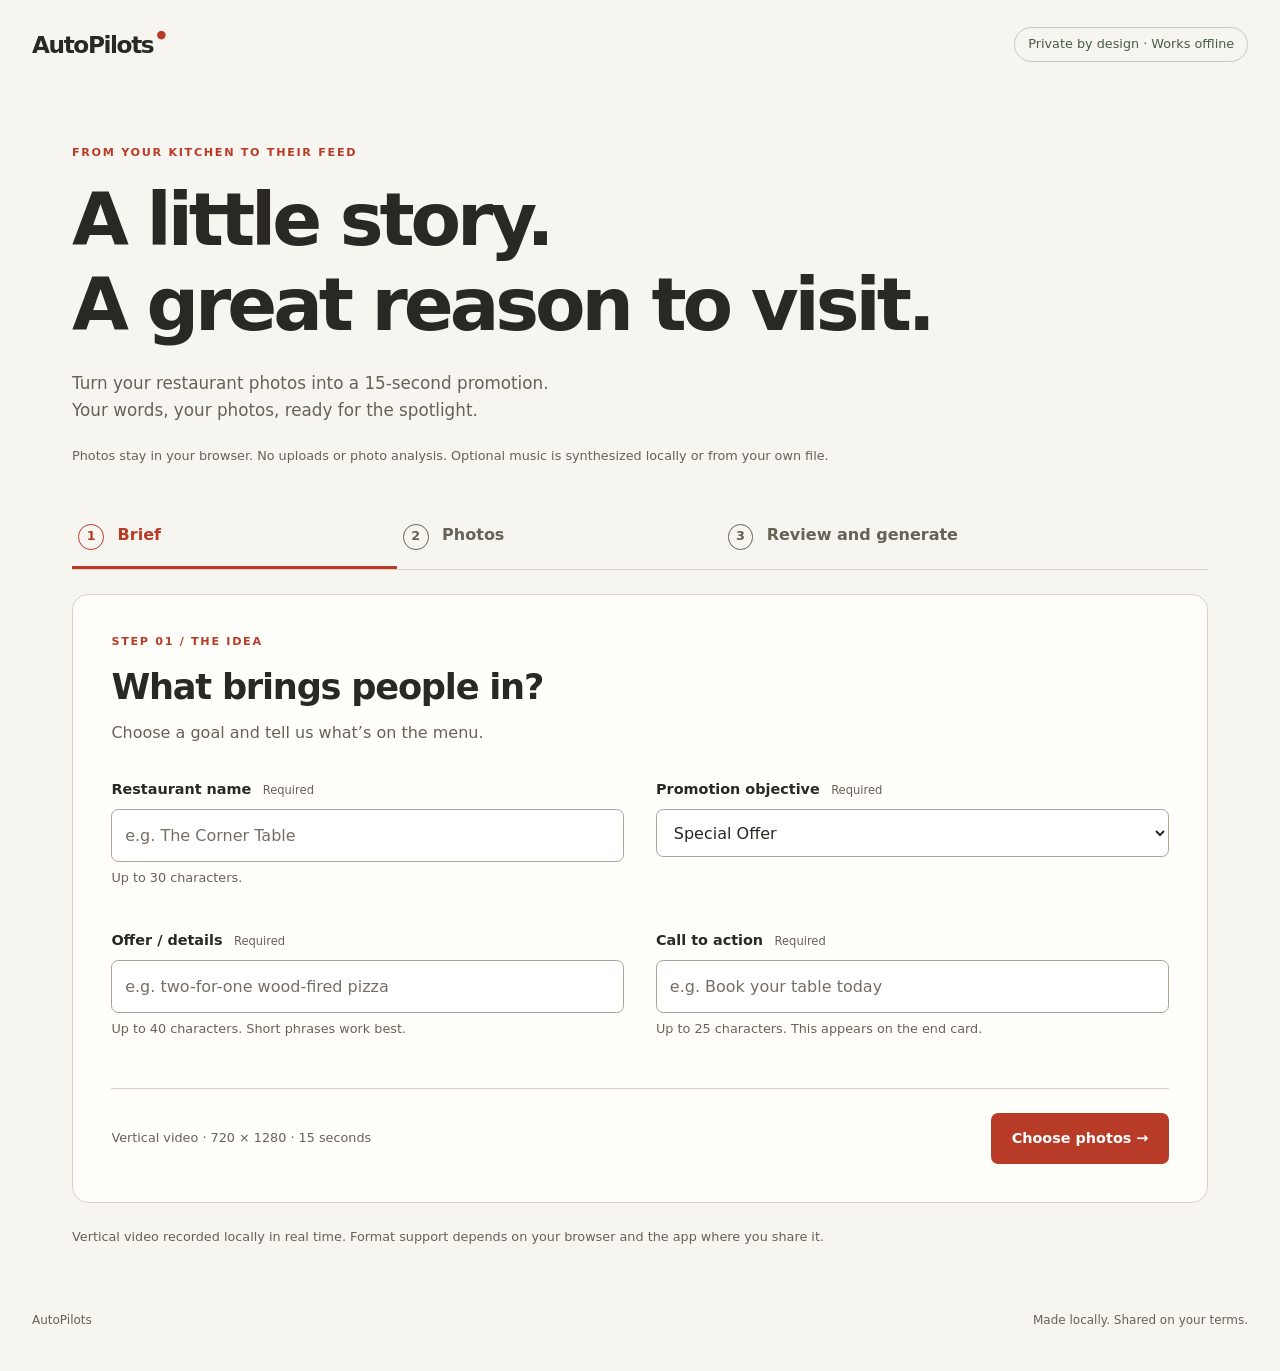
==== index.html @ 6aac753e "Add optional background music: 4 synthesized tracks, user audio upload, audible preview - Web Audio " ====
<!DOCTYPE html>
<html lang="en">
<head>
  <meta charset="UTF-8">
  <meta name="viewport" content="width=device-width, initial-scale=1.0">
  <meta http-equiv="Content-Security-Policy" content="default-src 'none'; script-src 'self'; style-src 'self'; img-src blob:; media-src blob:; connect-src 'none'; base-uri 'none'; form-action 'none'">
  <title>AutoPilots — Restaurant video builder</title>
  <link rel="stylesheet" href="styles.css">
  <script src="app.js" defer></script>
</head>
<body>
  <header class="app-header">
    <a class="brand" href="index.html" aria-label="AutoPilots home">AutoPilots<span class="brand-dot" aria-hidden="true">●</span></a>
    <span class="privacy-badge">Private by design · Works offline</span>
  </header>
  <main class="app-shell">
    <div class="intro">
      <p class="eyebrow">FROM YOUR KITCHEN TO THEIR FEED</p>
      <h1>A little story.<br>A great reason to visit.</h1>
      <p>Turn your restaurant photos into a 15-second promotion.<br class="desktop-break"> Your words, your photos, ready for the spotlight.</p>
      <p class="local-note">Photos stay in your browser. No uploads or photo analysis. Optional music is synthesized locally or from your own file.</p>
    </div>
    <nav class="steps" aria-label="Video builder steps">
      <button type="button" data-step="1" aria-current="step"><span>1</span> Brief</button>
      <button type="button" data-step="2"><span>2</span> Photos</button>
      <button type="button" data-step="3"><span>3</span> Review and generate</button>
    </nav>
    <p id="error" class="error" role="alert" aria-live="assertive" aria-atomic="true"></p>
    <form id="builder" novalidate>
      <fieldset id="editor">
        <legend class="sr-only">Restaurant promotion video</legend>
        <section id="step-1" class="step-panel" aria-labelledby="brief-heading">
          <div class="section-heading"><p class="eyebrow">STEP 01 / THE IDEA</p><h2 id="brief-heading" tabindex="-1">What brings people in?</h2><p>Choose a goal and tell us what’s on the menu.</p></div>
          <div class="brief-grid">
            <div class="field"><label for="restaurantName">Restaurant name <span>Required</span></label><input id="restaurantName" name="restaurantName" maxlength="30" required placeholder="e.g. The Corner Table" aria-describedby="name-hint"><small id="name-hint">Up to 30 characters.</small></div>
            <div class="field"><label for="objective">Promotion objective <span>Required</span></label><select id="objective" name="objective" required><option value="obj-offer">Special Offer</option><option value="obj-new">New Dish Launch</option><option value="obj-quiet">Quiet Hours Special</option><option value="obj-new-guest">First-Time Diner Deal</option></select></div>
            <div class="field"><label for="offer">Offer / details <span>Required</span></label><input id="offer" name="offer" maxlength="40" required placeholder="e.g. two-for-one wood-fired pizza" aria-describedby="offer-hint"><small id="offer-hint">Up to 40 characters. Short phrases work best.</small></div>
            <div class="field"><label for="cta">Call to action <span>Required</span></label><input id="cta" name="cta" maxlength="25" required placeholder="e.g. Book your table today" aria-describedby="cta-hint"><small id="cta-hint">Up to 25 characters. This appears on the end card.</small></div>
          </div>
          <div class="panel-actions"><span>Vertical video · 720 × 1280 · 15 seconds</span><button type="button" class="primary" id="to-photos">Choose photos <span aria-hidden="true">→</span></button></div>
        </section>
        <section id="step-2" class="step-panel" aria-labelledby="photos-heading" hidden>
          <div class="section-heading"><p class="eyebrow">STEP 02 / THE INGREDIENTS</p><h2 id="photos-heading" tabindex="-1">Set the scene.</h2><p>Add the first three photos to get started. Two more are optional.</p><p class="help">JPEG, PNG, or WebP, each under 5MB. Photos are cropped to fill a vertical frame. Guidance comes from your chosen objective, not image analysis.</p></div>
          <div id="photo-slots" class="photo-grid"></div>
          <div class="panel-actions"><button type="button" class="secondary" data-back="1">← Back to brief</button><button type="button" class="primary" id="to-review">Review your video →</button></div>
        </section>
        <section id="step-3" class="step-panel" aria-labelledby="review-heading" hidden>
          <div class="section-heading"><p class="eyebrow">STEP 03 / THE FINAL TOUCH</p><h2 id="review-heading" tabindex="-1">Make it yours.</h2><p>Edit every caption, preview the sequence, then generate your video.</p></div>
          <div class="review-grid">
            <div><div class="timeline-summary"><strong>15 seconds, start to finish.</strong><p id="timeline-note"></p></div><p class="help">Long default captions use shorter wording or whole words to fit 40 characters. Your edits stay as typed. Check the wording before generating.</p><div id="captions" class="caption-fields"></div><fieldset class="field music-options">
              <legend>Soundtrack <span>Optional</span></legend>
              <label><input type="radio" name="music" value="none" checked> No music (silent video)</label>
              <label><input type="radio" name="music" value="music-sunny"> Sunny · upbeat</label>
              <label><input type="radio" name="music" value="music-hearth"> Hearth · warm</label>
              <label><input type="radio" name="music" value="music-velvet"> Velvet · elegant</label>
              <label><input type="radio" name="music" value="music-voltage"> Voltage · energetic</label>
              <label><input type="radio" name="music" value="music-upload"> Your own audio</label>
              <div class="field" id="music-upload-field" hidden>
                <label for="music-file">Audio file</label>
                <input type="file" id="music-file" accept="audio/mpeg,audio/mp4,audio/x-m4a,audio/wav,.mp3,.m4a,.wav" aria-describedby="music-hint">
                <small id="music-hint">MP3, M4A, or WAV under 15MB. Trimmed or looped to 15 seconds with a fade-out. Audio stays in this browser.</small>
              </div>
              <small>Generated in your browser; the four built-in tracks are synthesized locally. Music fades out over the final second.</small>
            </fieldset><div class="field"><label for="end-caption">CTA end card <span>Required · 3 seconds</span></label><input id="end-caption" maxlength="25" required aria-describedby="end-count"><small id="end-count">0 / 25 characters</small></div></div>
            <div class="preview-column"><canvas id="preview" width="720" height="1280" role="img" aria-label="Vertical video preview with your photos and captions"></canvas><label for="preview-time">Preview position</label><input id="preview-time" type="range" min="0" max="15" step="0.1" value="0"><div class="preview-controls"><button type="button" class="secondary" id="play-preview">Play preview</button><output id="preview-clock" for="preview-time">0.0 / 15 seconds</output></div><small>Preview plays your selected soundtrack. Keep this tab visible while recording.</small></div>
          </div>
          <div class="panel-actions"><button type="button" class="secondary" data-back="2">← Back to photos</button><button type="submit" class="primary" id="generate">Generate 15-second video</button></div>
        </section>
      </fieldset>
    </form>
    <section id="recording" class="recording" aria-labelledby="recording-heading" hidden><h2 id="recording-heading">Creating your video</h2><label for="recording-progress">Recording progress</label><progress id="recording-progress" max="15" value="0"></progress><button id="cancel" class="secondary" type="button">Cancel recording</button></section>
    <p id="status" class="status" role="status" aria-live="polite" aria-atomic="true"></p>
    <section id="result" class="result" aria-labelledby="result-heading" hidden><div><p class="eyebrow">READY TO SHARE</p><h2 id="result-heading">Your next invitation is ready.</h2><p id="format-note"></p><a id="download" class="primary" download>Download video</a></div><video id="exported-video" controls playsinline aria-label="Generated restaurant promotion video"></video></section>
    <p id="support-note" class="help"></p>
  </main>
  <footer class="app-footer"><span>AutoPilots</span><span>Made locally. Shared on your terms.</span></footer>
</body>
</html>
---- styles.css ----
:root {
  color-scheme: light;
  font-family: system-ui, -apple-system, BlinkMacSystemFont, 'Segoe UI', Roboto, Helvetica, Arial, sans-serif;
  color: #292824;
  background: #f7f5ef;
  font-synthesis: none;
  line-height: 1.6;
  --accent: #b83b28;
  --muted: #666258;
  --line: #d8d3c8;
}
* { box-sizing: border-box; }
body { margin: 0; }
button, input, select { font: inherit; }
button, a, input, select { -webkit-tap-highlight-color: transparent; }
button, .primary { cursor: pointer; }
button:disabled, input:disabled, select:disabled { cursor: not-allowed; opacity: .6; }
:focus-visible { outline: 3px solid #185f83; outline-offset: 4px; }
[hidden] { display: none !important; }
h1, h2, h3, p { margin-top: 0; }
h1, h2, h3 { line-height: 1.15; }
h1 { font-size: clamp(2.6rem, 5.8vw, 4.6rem); letter-spacing: -.055em; margin-bottom: 1.4rem; }
h2 { font-size: clamp(1.6rem, 3vw, 2.2rem); letter-spacing: -.035em; margin-bottom: .8rem; }
h3 { font-size: 1.15rem; }
.app-header, .app-footer { max-width: 1280px; margin: auto; padding: 1.6rem 2rem; display: flex; justify-content: space-between; align-items: center; gap: 1rem; }
.brand { color: #292824; font-size: 1.45rem; font-weight: 800; letter-spacing: -.06em; text-decoration: none; }
.brand-dot { color: var(--accent); font-size: .7rem; vertical-align: top; margin-left: .2rem; }
.privacy-badge { font-size: .8rem; color: #485b43; padding: .4rem .8rem; border: 1px solid #c4cdbd; border-radius: 2rem; }
.app-shell { max-width: 1200px; margin: auto; padding: 0 2rem; }
.intro { padding: 3.5rem 0 2.5rem; }
.intro > p:not(.eyebrow) { color: var(--muted); font-size: 1.05rem; }
.intro .local-note { font-size: .8rem !important; margin: 1.4rem 0 0; }
.eyebrow { font-size: .7rem; letter-spacing: .15em; font-weight: 800; color: var(--accent); margin-bottom: 1rem; }
.steps { display: grid; grid-template-columns: 1fr 1fr 1.5fr; margin-bottom: 1.5rem; border-bottom: 1px solid var(--line); }
.steps button { border: 0; border-bottom: 3px solid transparent; background: transparent; padding: 1rem .4rem; color: var(--muted); font-weight: 600; text-align: left; }
.steps button[aria-current] { color: var(--accent); border-bottom-color: var(--accent); }
.steps span { border: 1px solid currentColor; border-radius: 50%; display: inline-grid; place-items: center; width: 1.6rem; height: 1.6rem; font-size: .8rem; margin-right: .5rem; }
fieldset { border: 0; padding: 0; margin: 0; min-width: 0; }
.step-panel { background: #fffefa; border: 1px solid var(--line); border-radius: 1rem; padding: clamp(1.1rem, 3vw, 2.5rem); }
.section-heading { margin-bottom: 2rem; max-width: 740px; }
.section-heading > p:not(.eyebrow) { color: var(--muted); margin-bottom: .6rem; }
.brief-grid { display: grid; grid-template-columns: 1fr 1fr; gap: 1.5rem 2rem; }
.field { min-width: 0; margin-bottom: 1rem; }
label { display: block; font-weight: 650; font-size: .9rem; margin-bottom: .5rem; }
label span { font-size: .72rem; color: var(--muted); font-weight: 400; margin-left: .4rem; }
input:not([type="range"]), select { display: block; width: 100%; min-width: 0; background: #fff; color: #292824; border: 1px solid #aaa397; border-radius: .45rem; padding: .8rem; }
input::placeholder { color: #746f66; }
input[aria-invalid="true"] { border-color: #a32919; }
small, .help { font-size: .8rem; color: var(--muted); }
small { display: block; margin-top: .4rem; }
.panel-actions { margin-top: 2rem; padding-top: 1.5rem; border-top: 1px solid var(--line); display: flex; align-items: center; justify-content: space-between; gap: 1rem; }
.panel-actions > span { color: var(--muted); font-size: .8rem; }
.primary, .secondary { display: inline-block; border: 1px solid transparent; border-radius: .45rem; padding: .8rem 1.2rem; font-weight: 650; font-size: .9rem; text-decoration: none; text-align: center; }
.primary { color: white; background: var(--accent); }
.primary:hover { background: #982e1e; }
.secondary { color: #292824; background: #f2eee5; border-color: var(--line); }
.secondary:hover { background: #e7e1d5; }
.photo-grid { display: grid; grid-template-columns: repeat(3, minmax(0, 1fr)); gap: 1.3rem; }
.photo-slot { min-width: 0; border: 1px solid var(--line); border-radius: .7rem; padding: 1rem; }
.photo-slot h3 { margin-bottom: .5rem; }
.slot-number { color: var(--accent); font-size: .75rem; font-weight: 750; margin-bottom: .5rem; }
.photo-placeholder { display: grid; place-items: center; aspect-ratio: 4 / 3; background: #f1eee6; border: 1px dashed #b6ad9d; border-radius: .35rem; margin-bottom: 1rem; color: var(--muted); text-align: center; padding: 1rem; font-size: .8rem; }
.photo-thumb { display: block; width: 100%; aspect-ratio: 4 / 3; object-fit: cover; border-radius: .35rem; margin-bottom: 1rem; }
.photo-slot p { font-size: .8rem; overflow-wrap: anywhere; }
.photo-slot input { font-size: .75rem; padding: .5rem; }
.photo-slot input::file-selector-button { background: #eee8dc; color: #292824; border: 0; border-radius: .2rem; padding: .35rem; font: inherit; margin-right: .4rem; cursor: pointer; }
.photo-slot .secondary { margin-top: .6rem; padding: .4rem .8rem; font-size: .8rem; }
.file-name { color: var(--muted); margin: .4rem 0; }
.review-grid { display: grid; grid-template-columns: minmax(0, 1fr) minmax(240px, 320px); gap: 3rem; align-items: start; }
.timeline-summary { padding: 1rem; border-left: 3px solid var(--accent); background: #f6f0e7; margin-bottom: 1rem; }
.timeline-summary p { margin: .4rem 0 0; color: var(--muted); font-size: .85rem; }
.caption-fields { margin-top: 1.5rem; }
.music-options { border: 1px solid var(--line); border-radius: .7rem; padding: 1rem 1.2rem; margin: 1.5rem 0; background: #f6f0e7; }
.music-options legend { font-weight: 650; font-size: .9rem; padding: 0 .3rem; }
.music-options legend span { font-size: .72rem; color: var(--muted); font-weight: 400; margin-left: .4rem; }
.music-options > label { display: block; font-weight: 400; font-size: .9rem; margin-bottom: .5rem; }
.music-options input[type="radio"] { display: inline-block; width: auto; margin: 0 .45rem 0 0; accent-color: var(--accent); }
.music-options .field { margin: .8rem 0 .4rem; }
.music-options > small { margin-top: .8rem; }
.preview-column { min-width: 0; }
#preview { display: block; width: 100%; aspect-ratio: 9 / 16; background: #292824; border-radius: .8rem; margin-bottom: 1rem; }
input[type="range"] { width: 100%; accent-color: var(--accent); min-height: 28px; }
.preview-controls { display: flex; flex-wrap: wrap; justify-content: space-between; gap: .6rem; align-items: center; }
output { font-size: .75rem; color: var(--muted); }
.error:empty, .status:empty { display: none; }
.error { padding: 1rem; background: #fce9e4; color: #8d2719; border-left: 3px solid #a32919; border-radius: .3rem; }
.status { padding: 1rem 0; font-weight: 600; }
.recording, .result { border: 1px solid var(--line); border-radius: .8rem; padding: 1.5rem; margin-top: 1.5rem; background: #fffefa; }
progress { display: block; width: 100%; accent-color: var(--accent); height: 1.2rem; margin-bottom: 1rem; }
.result { display: grid; grid-template-columns: 1fr 220px; gap: 2rem; align-items: center; }
.result video { width: 100%; border-radius: .5rem; background: #292824; }
#support-note { margin: 1.5rem 0; }
.app-footer { color: var(--muted); font-size: .75rem; padding-top: 2.5rem; padding-bottom: 2.5rem; }
.sr-only { position: absolute; width: 1px; height: 1px; padding: 0; margin: -1px; overflow: hidden; clip: rect(0,0,0,0); white-space: nowrap; border: 0; }
/* Keep the preserved landing page styled without a second stylesheet. */
body:has(.role-grid) { background: #0f172a; color: #f8fafc; min-height: 100vh; display: flex; flex-direction: column; padding: 0 1.5rem; }
.page-header { padding: 5rem 0 3rem; text-align: center; }
.page-header h1 { color: #38bdf8; font-size: clamp(2.5rem, 6vw, 4rem); }
.page-header p { font-size: 1.25rem; }
.role-grid { display: grid; grid-template-columns: repeat(3, minmax(0, 1fr)); gap: 2rem; max-width: 1200px; width: 100%; margin: 0 auto; }
.role-card { background: #1e293b; border-radius: 1rem; padding: 2rem; }
.role-card h2 { color: #38bdf8; font-size: 1.5rem; }
.role-card p { margin: 0; }
.page-footer { margin-top: auto; text-align: center; padding: 3rem 0 2rem; font-size: .875rem; }
@media (max-width: 900px) {
  .photo-grid { grid-template-columns: repeat(2, minmax(0, 1fr)); }
  .review-grid { gap: 1.5rem; }
}
@media (max-width: 768px) {
  .role-grid { grid-template-columns: 1fr; }
  .brief-grid, .review-grid { grid-template-columns: 1fr; }
  .preview-column { max-width: 320px; width: 100%; margin: auto; }
}
@media (max-width: 520px) {
  .app-header, .app-footer { padding: 1.2rem 1rem; flex-wrap: wrap; }
  .privacy-badge { font-size: .65rem; padding: .3rem .5rem; }
  .app-shell { padding: 0 1rem; }
  .intro { padding: 2rem 0 1.5rem; }
  .desktop-break { display: none; }
  .steps button { font-size: .75rem; display: flex; flex-direction: column; gap: .5rem; }
  .steps span { margin: 0; }
  .photo-grid, .result { grid-template-columns: 1fr; }
  .panel-actions { align-items: stretch; flex-direction: column; }
  .result video { max-width: 240px; justify-self: center; }
}
@media (prefers-reduced-motion: reduce) {
  *, *::before, *::after { scroll-behavior: auto !important; }
}
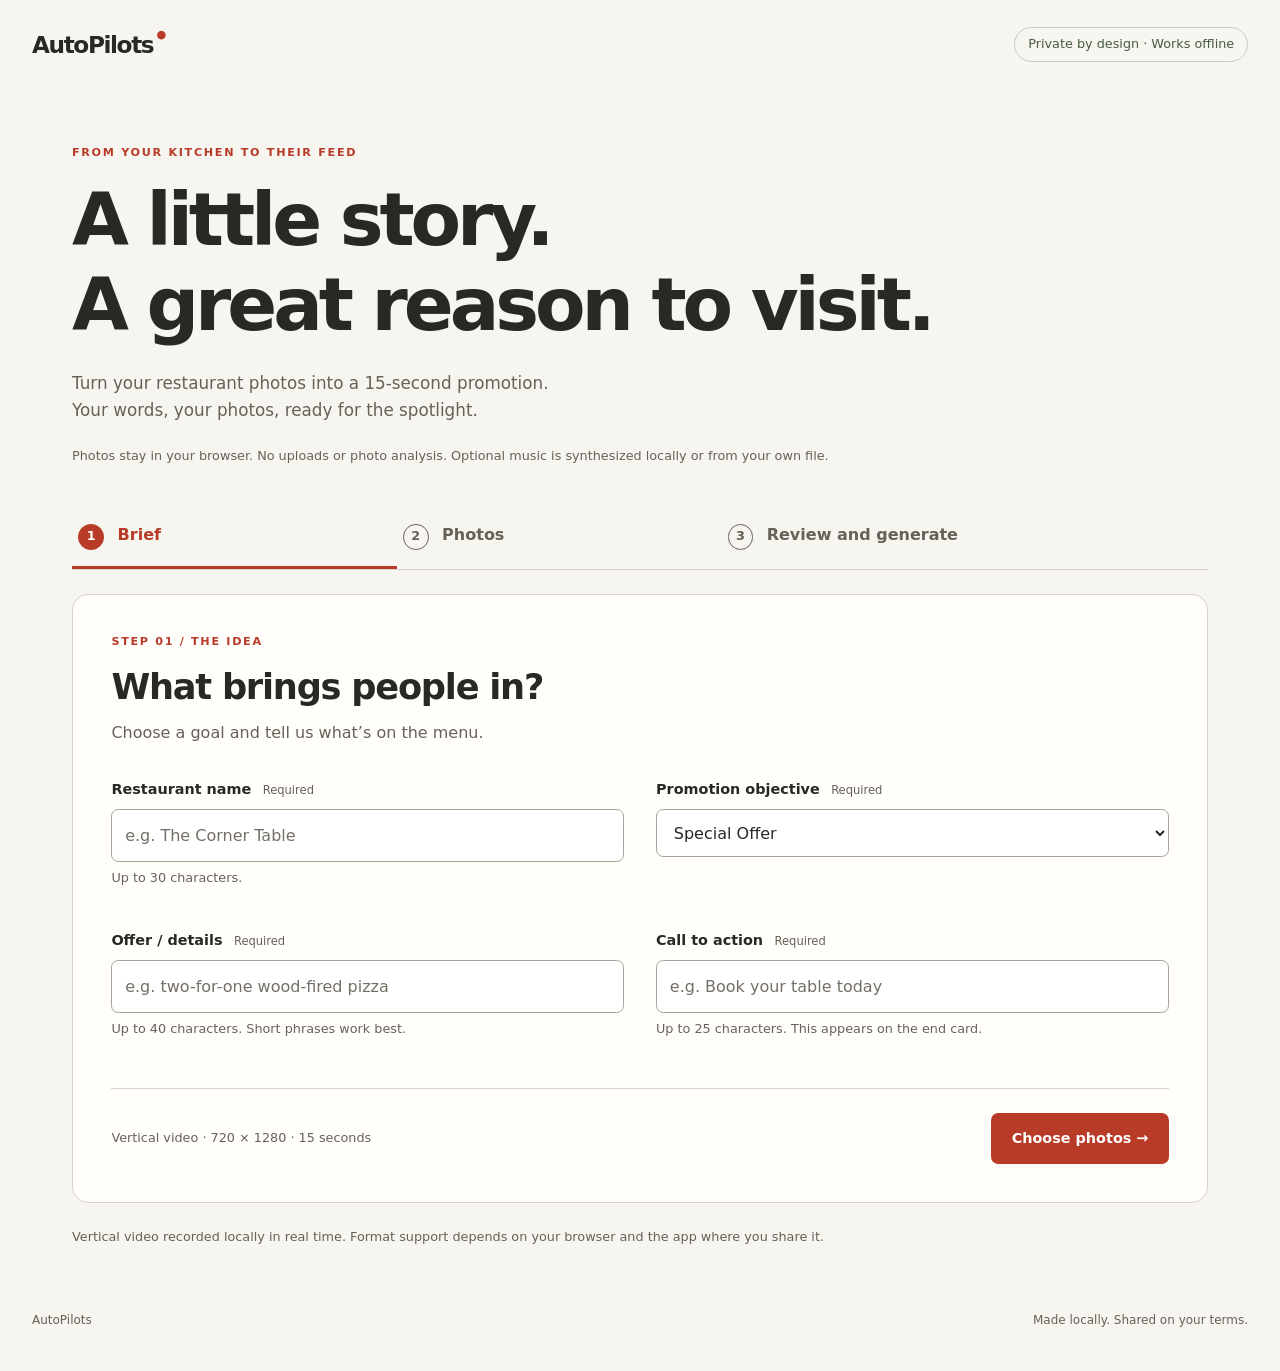
==== commit 5376c9cd: "Add one-tap Web Share so phone users reach TikTok directly Offer file sharing when the browser accep" ====
--- a/index.html
+++ b/index.html
@@ -70,7 +70,7 @@
     </form>
     <section id="recording" class="recording" aria-labelledby="recording-heading" hidden><h2 id="recording-heading">Creating your video</h2><label for="recording-progress">Recording progress</label><progress id="recording-progress" max="15" value="0"></progress><button id="cancel" class="secondary" type="button">Cancel recording</button></section>
     <p id="status" class="status" role="status" aria-live="polite" aria-atomic="true"></p>
-    <section id="result" class="result" aria-labelledby="result-heading" hidden><div><p class="eyebrow">READY TO SHARE</p><h2 id="result-heading">Your next invitation is ready.</h2><p id="format-note"></p><a id="download" class="primary" download>Download video</a></div><video id="exported-video" controls playsinline aria-label="Generated restaurant promotion video"></video></section>
+    <section id="result" class="result" aria-labelledby="result-heading" hidden><div><p class="eyebrow">READY TO SHARE</p><h2 id="result-heading">Your next invitation is ready.</h2><p id="format-note"></p><a id="download" class="primary" download>Download video</a> <button id="share-video" class="secondary" type="button" hidden>Share video</button><p id="share-guidance" class="help" hidden></p></div><video id="exported-video" controls playsinline aria-label="Generated restaurant promotion video"></video></section>
     <p id="support-note" class="help"></p>
   </main>
   <footer class="app-footer"><span>AutoPilots</span><span>Made locally. Shared on your terms.</span></footer>
--- a/styles.css
+++ b/styles.css
@@ -32,9 +32,11 @@
 .intro .local-note { font-size: .8rem !important; margin: 1.4rem 0 0; }
 .eyebrow { font-size: .7rem; letter-spacing: .15em; font-weight: 800; color: var(--accent); margin-bottom: 1rem; }
 .steps { display: grid; grid-template-columns: 1fr 1fr 1.5fr; margin-bottom: 1.5rem; border-bottom: 1px solid var(--line); }
-.steps button { border: 0; border-bottom: 3px solid transparent; background: transparent; padding: 1rem .4rem; color: var(--muted); font-weight: 600; text-align: left; }
+.steps button { border: 0; border-bottom: 3px solid transparent; background: transparent; padding: 1rem .4rem; color: var(--muted); font-weight: 600; text-align: left; transition: color .15s, border-color .15s, background-color .15s; }
+.steps button:hover:not(:disabled) { color: #292824; background: #f2eee5; }
 .steps button[aria-current] { color: var(--accent); border-bottom-color: var(--accent); }
-.steps span { border: 1px solid currentColor; border-radius: 50%; display: inline-grid; place-items: center; width: 1.6rem; height: 1.6rem; font-size: .8rem; margin-right: .5rem; }
+.steps span { border: 1px solid currentColor; border-radius: 50%; display: inline-grid; place-items: center; width: 1.6rem; height: 1.6rem; font-size: .8rem; margin-right: .5rem; transition: background-color .15s, color .15s; }
+.steps button[aria-current] span { background: var(--accent); border-color: var(--accent); color: #fff; }
 fieldset { border: 0; padding: 0; margin: 0; min-width: 0; }
 .step-panel { background: #fffefa; border: 1px solid var(--line); border-radius: 1rem; padding: clamp(1.1rem, 3vw, 2.5rem); }
 .section-heading { margin-bottom: 2rem; max-width: 740px; }
@@ -50,7 +52,8 @@
 small { display: block; margin-top: .4rem; }
 .panel-actions { margin-top: 2rem; padding-top: 1.5rem; border-top: 1px solid var(--line); display: flex; align-items: center; justify-content: space-between; gap: 1rem; }
 .panel-actions > span { color: var(--muted); font-size: .8rem; }
-.primary, .secondary { display: inline-block; border: 1px solid transparent; border-radius: .45rem; padding: .8rem 1.2rem; font-weight: 650; font-size: .9rem; text-decoration: none; text-align: center; }
+.primary, .secondary { display: inline-block; border: 1px solid transparent; border-radius: .45rem; padding: .8rem 1.2rem; font-weight: 650; font-size: .9rem; text-decoration: none; text-align: center; transition: background-color .15s, border-color .15s; }
+.primary:active, .secondary:active { transform: translateY(1px); }
 .primary { color: white; background: var(--accent); }
 .primary:hover { background: #982e1e; }
 .secondary { color: #292824; background: #f2eee5; border-color: var(--line); }
@@ -59,7 +62,11 @@
 .photo-slot { min-width: 0; border: 1px solid var(--line); border-radius: .7rem; padding: 1rem; }
 .photo-slot h3 { margin-bottom: .5rem; }
 .slot-number { color: var(--accent); font-size: .75rem; font-weight: 750; margin-bottom: .5rem; }
-.photo-placeholder { display: grid; place-items: center; aspect-ratio: 4 / 3; background: #f1eee6; border: 1px dashed #b6ad9d; border-radius: .35rem; margin-bottom: 1rem; color: var(--muted); text-align: center; padding: 1rem; font-size: .8rem; }
+.photo-slot:has(.photo-thumb) { border-left: 3px solid var(--accent); }
+.photo-slot:has(.photo-placeholder):hover { background: #fbf8f1; }
+.photo-placeholder { display: grid; place-items: center; align-content: center; gap: .3rem; aspect-ratio: 4 / 3; background: #f1eee6; border: 1px dashed #b6ad9d; border-radius: .35rem; margin-bottom: 1rem; color: var(--muted); text-align: center; padding: 1rem; font-size: .8rem; transition: background-color .15s, border-color .15s; }
+.photo-placeholder::before { content: '+'; font-size: 1.6rem; line-height: 1; border: 1px dashed #b6ad9d; border-radius: 50%; width: 2.2rem; height: 2.2rem; display: grid; place-items: center; }
+.photo-slot:hover .photo-placeholder { background: #ece7db; border-color: #9a917f; }
 .photo-thumb { display: block; width: 100%; aspect-ratio: 4 / 3; object-fit: cover; border-radius: .35rem; margin-bottom: 1rem; }
 .photo-slot p { font-size: .8rem; overflow-wrap: anywhere; }
 .photo-slot input { font-size: .75rem; padding: .5rem; }
@@ -70,6 +77,7 @@
 .timeline-summary { padding: 1rem; border-left: 3px solid var(--accent); background: #f6f0e7; margin-bottom: 1rem; }
 .timeline-summary p { margin: .4rem 0 0; color: var(--muted); font-size: .85rem; }
 .caption-fields { margin-top: 1.5rem; }
+.caption-fields label span { display: inline-block; background: #f2eee5; border: 1px solid var(--line); border-radius: 2rem; padding: .1rem .55rem; margin-left: .5rem; }
 .music-options { border: 1px solid var(--line); border-radius: .7rem; padding: 1rem 1.2rem; margin: 1.5rem 0; background: #f6f0e7; }
 .music-options legend { font-weight: 650; font-size: .9rem; padding: 0 .3rem; }
 .music-options legend span { font-size: .72rem; color: var(--muted); font-weight: 400; margin-left: .4rem; }
@@ -78,6 +86,10 @@
 .music-options .field { margin: .8rem 0 .4rem; }
 .music-options > small { margin-top: .8rem; }
 .preview-column { min-width: 0; }
+@media (min-width: 769px) {
+  .preview-column { position: sticky; top: 1rem; }
+}
+#format-note { font-size: .8rem; color: var(--muted); }
 #preview { display: block; width: 100%; aspect-ratio: 9 / 16; background: #292824; border-radius: .8rem; margin-bottom: 1rem; }
 input[type="range"] { width: 100%; accent-color: var(--accent); min-height: 28px; }
 .preview-controls { display: flex; flex-wrap: wrap; justify-content: space-between; gap: .6rem; align-items: center; }
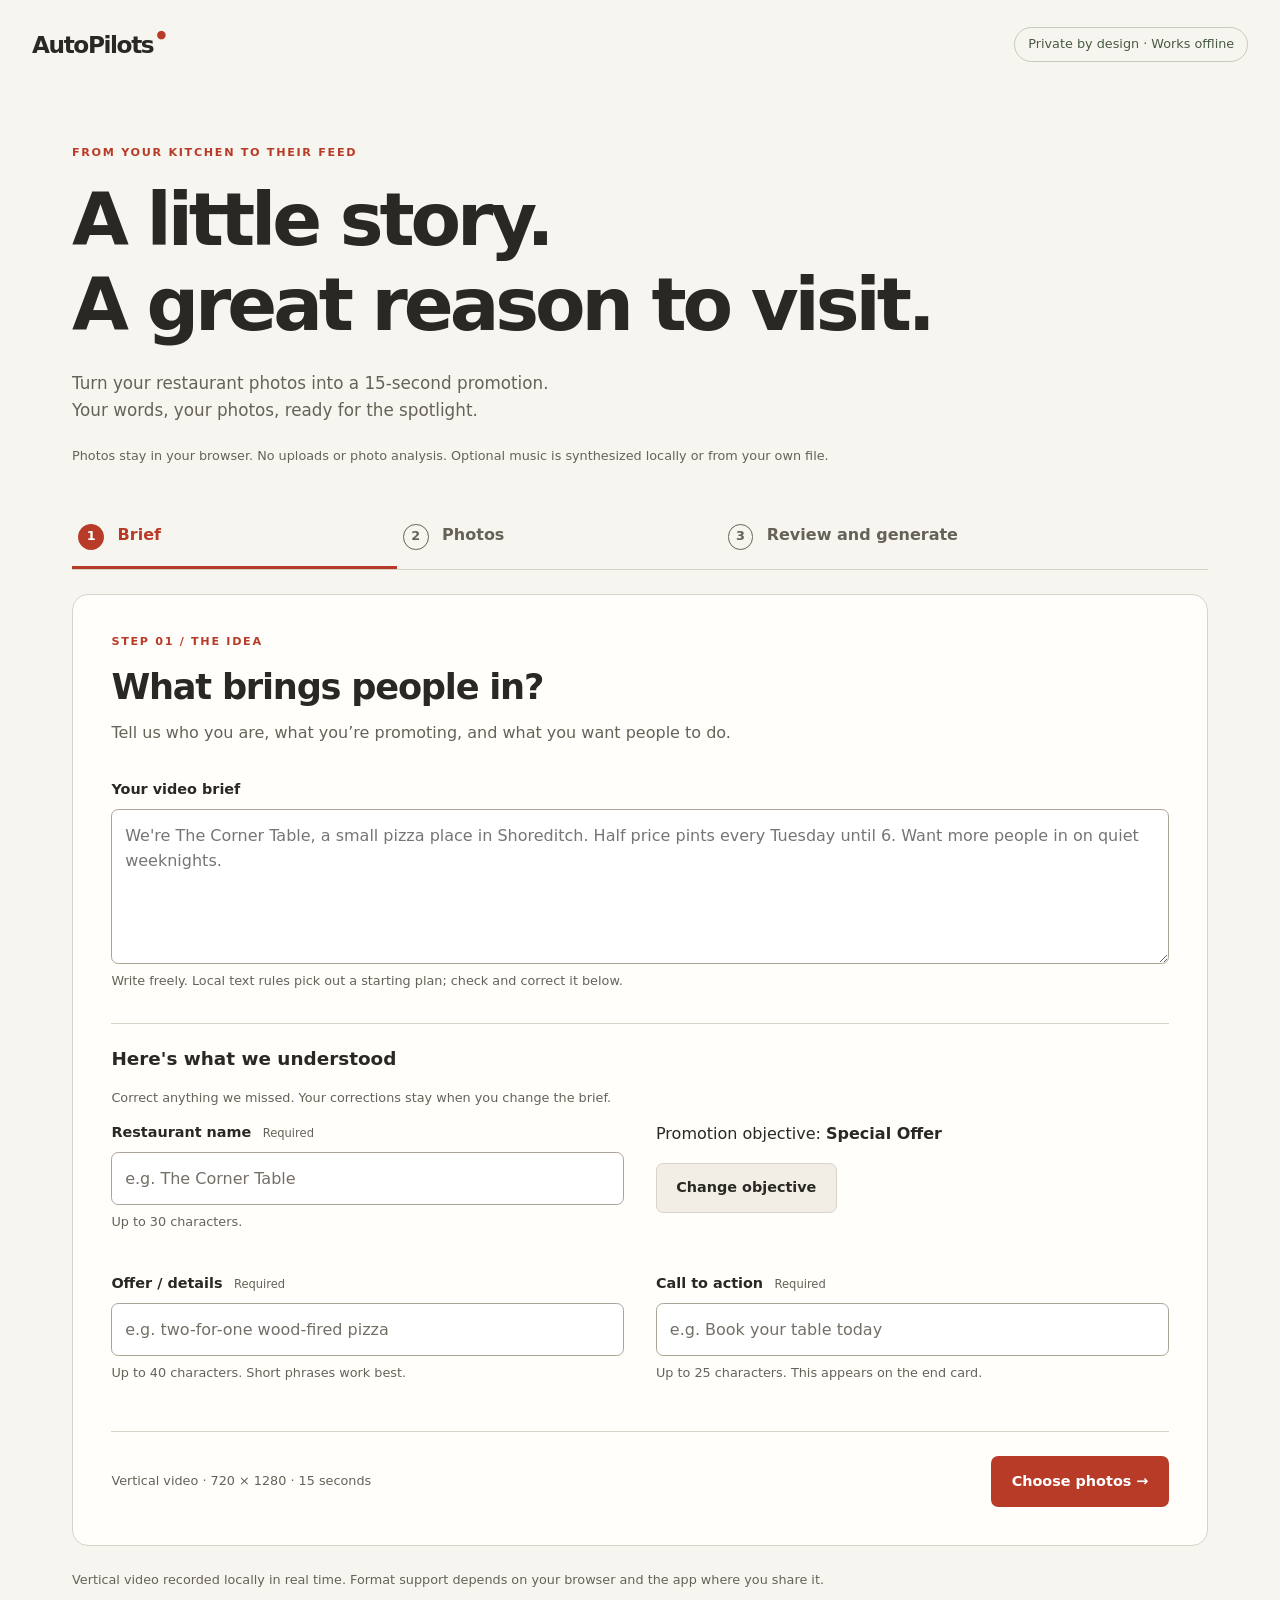
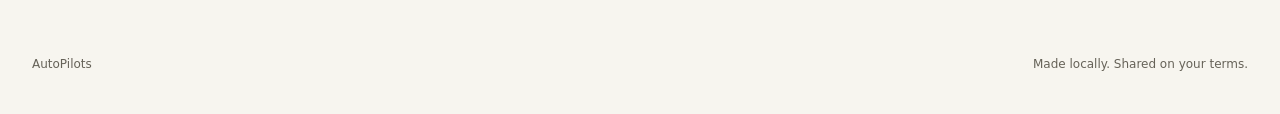
==== commit f8eaa194: "Take a free-text brief and show back what we understood Analyze the brief locally with deterministic" ====
--- a/index.html
+++ b/index.html
@@ -26,17 +26,22 @@
       <button type="button" data-step="3"><span>3</span> Review and generate</button>
     </nav>
     <p id="error" class="error" role="alert" aria-live="assertive" aria-atomic="true"></p>
+    <section id="restore-prompt" class="restore-prompt" aria-label="Saved video" hidden><p>Restore your last video?</p><button id="restore-session" type="button" class="secondary">Restore</button> <button id="start-fresh" type="button" class="secondary">Start fresh</button></section>
+    <p id="autosave-note" class="help" role="status">Checking for a saved video…</p>
     <form id="builder" novalidate>
       <fieldset id="editor">
         <legend class="sr-only">Restaurant promotion video</legend>
         <section id="step-1" class="step-panel" aria-labelledby="brief-heading">
-          <div class="section-heading"><p class="eyebrow">STEP 01 / THE IDEA</p><h2 id="brief-heading" tabindex="-1">What brings people in?</h2><p>Choose a goal and tell us what’s on the menu.</p></div>
+          <div class="section-heading"><p class="eyebrow">STEP 01 / THE IDEA</p><h2 id="brief-heading" tabindex="-1">What brings people in?</h2><p>Tell us who you are, what you’re promoting, and what you want people to do.</p></div>
+          <div class="field"><label for="brief">Your video brief</label><textarea id="brief" name="brief" rows="5" placeholder="We're The Corner Table, a small pizza place in Shoreditch. Half price pints every Tuesday until 6. Want more people in on quiet weeknights." aria-describedby="brief-help"></textarea><small id="brief-help">Write freely. Local text rules pick out a starting plan; check and correct it below.</small></div>
+          <section class="understood" aria-labelledby="understood-heading"><h3 id="understood-heading">Here's what we understood</h3><p class="help">Correct anything we missed. Your corrections stay when you change the brief.</p>
           <div class="brief-grid">
             <div class="field"><label for="restaurantName">Restaurant name <span>Required</span></label><input id="restaurantName" name="restaurantName" maxlength="30" required placeholder="e.g. The Corner Table" aria-describedby="name-hint"><small id="name-hint">Up to 30 characters.</small></div>
-            <div class="field"><label for="objective">Promotion objective <span>Required</span></label><select id="objective" name="objective" required><option value="obj-offer">Special Offer</option><option value="obj-new">New Dish Launch</option><option value="obj-quiet">Quiet Hours Special</option><option value="obj-new-guest">First-Time Diner Deal</option></select></div>
+            <div class="field"><p>Promotion objective: <strong id="objective-label">Special Offer</strong></p><button id="change-objective" class="secondary" type="button" aria-expanded="false" aria-controls="objective-edit">Change objective</button><div id="objective-edit" hidden><label for="objective">Promotion objective <span>Required</span></label><select id="objective" name="objective" required><option value="obj-offer">Special Offer</option><option value="obj-new">New Dish Launch</option><option value="obj-quiet">Quiet Hours Special</option><option value="obj-new-guest">First-Time Diner Deal</option></select></div></div>
             <div class="field"><label for="offer">Offer / details <span>Required</span></label><input id="offer" name="offer" maxlength="40" required placeholder="e.g. two-for-one wood-fired pizza" aria-describedby="offer-hint"><small id="offer-hint">Up to 40 characters. Short phrases work best.</small></div>
             <div class="field"><label for="cta">Call to action <span>Required</span></label><input id="cta" name="cta" maxlength="25" required placeholder="e.g. Book your table today" aria-describedby="cta-hint"><small id="cta-hint">Up to 25 characters. This appears on the end card.</small></div>
           </div>
+          </section>
           <div class="panel-actions"><span>Vertical video · 720 × 1280 · 15 seconds</span><button type="button" class="primary" id="to-photos">Choose photos <span aria-hidden="true">→</span></button></div>
         </section>
         <section id="step-2" class="step-panel" aria-labelledby="photos-heading" hidden>
@@ -58,6 +63,7 @@
               <div class="field" id="music-upload-field" hidden>
                 <label for="music-file">Audio file</label>
                 <input type="file" id="music-file" accept="audio/mpeg,audio/mp4,audio/x-m4a,audio/wav,.mp3,.m4a,.wav" aria-describedby="music-hint">
+                <button id="remove-audio" type="button" class="secondary" hidden>Remove audio</button>
                 <small id="music-hint">MP3, M4A, or WAV under 15MB. Trimmed or looped to 15 seconds with a fade-out. Audio stays in this browser.</small>
               </div>
               <small>Generated in your browser; the four built-in tracks are synthesized locally. Music fades out over the final second.</small>
--- a/styles.css
+++ b/styles.css
@@ -11,7 +11,7 @@
 }
 * { box-sizing: border-box; }
 body { margin: 0; }
-button, input, select { font: inherit; }
+button, input, select, textarea { font: inherit; }
 button, a, input, select { -webkit-tap-highlight-color: transparent; }
 button, .primary { cursor: pointer; }
 button:disabled, input:disabled, select:disabled { cursor: not-allowed; opacity: .6; }
@@ -45,7 +45,7 @@
 .field { min-width: 0; margin-bottom: 1rem; }
 label { display: block; font-weight: 650; font-size: .9rem; margin-bottom: .5rem; }
 label span { font-size: .72rem; color: var(--muted); font-weight: 400; margin-left: .4rem; }
-input:not([type="range"]), select { display: block; width: 100%; min-width: 0; background: #fff; color: #292824; border: 1px solid #aaa397; border-radius: .45rem; padding: .8rem; }
+input:not([type="range"]), select, textarea { display: block; width: 100%; min-width: 0; background: #fff; color: #292824; border: 1px solid #aaa397; border-radius: .45rem; padding: .8rem; }
 input::placeholder { color: #746f66; }
 input[aria-invalid="true"] { border-color: #a32919; }
 small, .help { font-size: .8rem; color: var(--muted); }
@@ -59,20 +59,21 @@
 .secondary { color: #292824; background: #f2eee5; border-color: var(--line); }
 .secondary:hover { background: #e7e1d5; }
 .photo-grid { display: grid; grid-template-columns: repeat(3, minmax(0, 1fr)); gap: 1.3rem; }
-.photo-slot { min-width: 0; border: 1px solid var(--line); border-radius: .7rem; padding: 1rem; }
+/* Reserve filename and Remove rows even while a photo slot is empty. */
+.photo-slot { display: grid; grid-template-rows: auto auto auto auto auto auto 2rem 44px; min-width: 0; border: 1px solid var(--line); border-radius: .7rem; padding: 1rem; }
 .photo-slot h3 { margin-bottom: .5rem; }
 .slot-number { color: var(--accent); font-size: .75rem; font-weight: 750; margin-bottom: .5rem; }
-.photo-slot:has(.photo-thumb) { border-left: 3px solid var(--accent); }
+.photo-slot:has(.photo-thumb) { box-shadow: inset 3px 0 var(--accent); }
 .photo-slot:has(.photo-placeholder):hover { background: #fbf8f1; }
-.photo-placeholder { display: grid; place-items: center; align-content: center; gap: .3rem; aspect-ratio: 4 / 3; background: #f1eee6; border: 1px dashed #b6ad9d; border-radius: .35rem; margin-bottom: 1rem; color: var(--muted); text-align: center; padding: 1rem; font-size: .8rem; transition: background-color .15s, border-color .15s; }
+.photo-placeholder { width: 100%; display: grid; place-items: center; align-content: center; gap: .3rem; aspect-ratio: 4 / 3; background: #f1eee6; border: 1px dashed #b6ad9d; border-radius: .35rem; margin-bottom: 1rem; color: var(--muted); text-align: center; padding: 1rem; font-size: .8rem; transition: background-color .15s, border-color .15s; }
 .photo-placeholder::before { content: '+'; font-size: 1.6rem; line-height: 1; border: 1px dashed #b6ad9d; border-radius: 50%; width: 2.2rem; height: 2.2rem; display: grid; place-items: center; }
 .photo-slot:hover .photo-placeholder { background: #ece7db; border-color: #9a917f; }
 .photo-thumb { display: block; width: 100%; aspect-ratio: 4 / 3; object-fit: cover; border-radius: .35rem; margin-bottom: 1rem; }
 .photo-slot p { font-size: .8rem; overflow-wrap: anywhere; }
 .photo-slot input { font-size: .75rem; padding: .5rem; }
 .photo-slot input::file-selector-button { background: #eee8dc; color: #292824; border: 0; border-radius: .2rem; padding: .35rem; font: inherit; margin-right: .4rem; cursor: pointer; }
-.photo-slot .secondary { margin-top: .6rem; padding: .4rem .8rem; font-size: .8rem; }
-.file-name { color: var(--muted); margin: .4rem 0; }
+.photo-slot .secondary { grid-row: 8; justify-self: start; display: inline-flex; align-items: center; justify-content: center; min-height: 44px; min-width: 44px; margin-top: 0; padding: .4rem .8rem; font-size: .8rem; }
+.file-name { grid-row: 7; min-width: 0; white-space: nowrap; overflow: hidden; text-overflow: ellipsis; color: var(--muted); margin: .4rem 0; }
 .review-grid { display: grid; grid-template-columns: minmax(0, 1fr) minmax(240px, 320px); gap: 3rem; align-items: start; }
 .timeline-summary { padding: 1rem; border-left: 3px solid var(--accent); background: #f6f0e7; margin-bottom: 1rem; }
 .timeline-summary p { margin: .4rem 0 0; color: var(--muted); font-size: .85rem; }
@@ -91,7 +92,7 @@
 }
 #format-note { font-size: .8rem; color: var(--muted); }
 #preview { display: block; width: 100%; aspect-ratio: 9 / 16; background: #292824; border-radius: .8rem; margin-bottom: 1rem; }
-input[type="range"] { width: 100%; accent-color: var(--accent); min-height: 28px; }
+input[type="range"] { width: 100%; accent-color: var(--accent); min-height: 44px; }
 .preview-controls { display: flex; flex-wrap: wrap; justify-content: space-between; gap: .6rem; align-items: center; }
 output { font-size: .75rem; color: var(--muted); }
 .error:empty, .status:empty { display: none; }
@@ -119,8 +120,17 @@
   .review-grid { gap: 1.5rem; }
 }
 @media (max-width: 768px) {
+  button, input, select, a[href] { min-height: 44px; min-width: 44px; }
+  .brand { display: inline-flex; align-items: center; }
+  .primary, .secondary { display: inline-flex; align-items: center; justify-content: center; }
+  input[type="file"]::file-selector-button { min-width: 44px; min-height: 44px; padding: .35rem .6rem; }
+  .music-options > label { display: flex; align-items: center; min-height: 44px; padding: .15rem 0; }
+  .music-options input[type="radio"] { appearance: none; display: inline-grid; place-content: center; flex: 0 0 44px; width: 44px; height: 44px; padding: 0; border: 0; background: transparent; }
+  .music-options input[type="radio"]::before { content: ''; width: 16px; height: 16px; border: 1px solid #746f66; border-radius: 50%; background: white; }
+  .music-options input[type="radio"]:checked::before { background: var(--accent); border-color: var(--accent); box-shadow: inset 0 0 0 3px white; }
   .role-grid { grid-template-columns: 1fr; }
   .brief-grid, .review-grid { grid-template-columns: 1fr; }
+  .review-grid > .preview-column { grid-row: 1; }
   .preview-column { max-width: 320px; width: 100%; margin: auto; }
 }
 @media (max-width: 520px) {
@@ -138,3 +148,9 @@
 @media (prefers-reduced-motion: reduce) {
   *, *::before, *::after { scroll-behavior: auto !important; }
 }
+
+.restore-prompt { border: 1px solid var(--line); border-radius: .7rem; padding: 1rem; margin-bottom: 1rem; background: #f6f0e7; }
+.restore-prompt p { margin-bottom: .6rem; }
+
+#brief { min-height: 150px; resize: vertical; }
+.understood { margin-top: 2rem; padding-top: 1.5rem; border-top: 1px solid var(--line); }
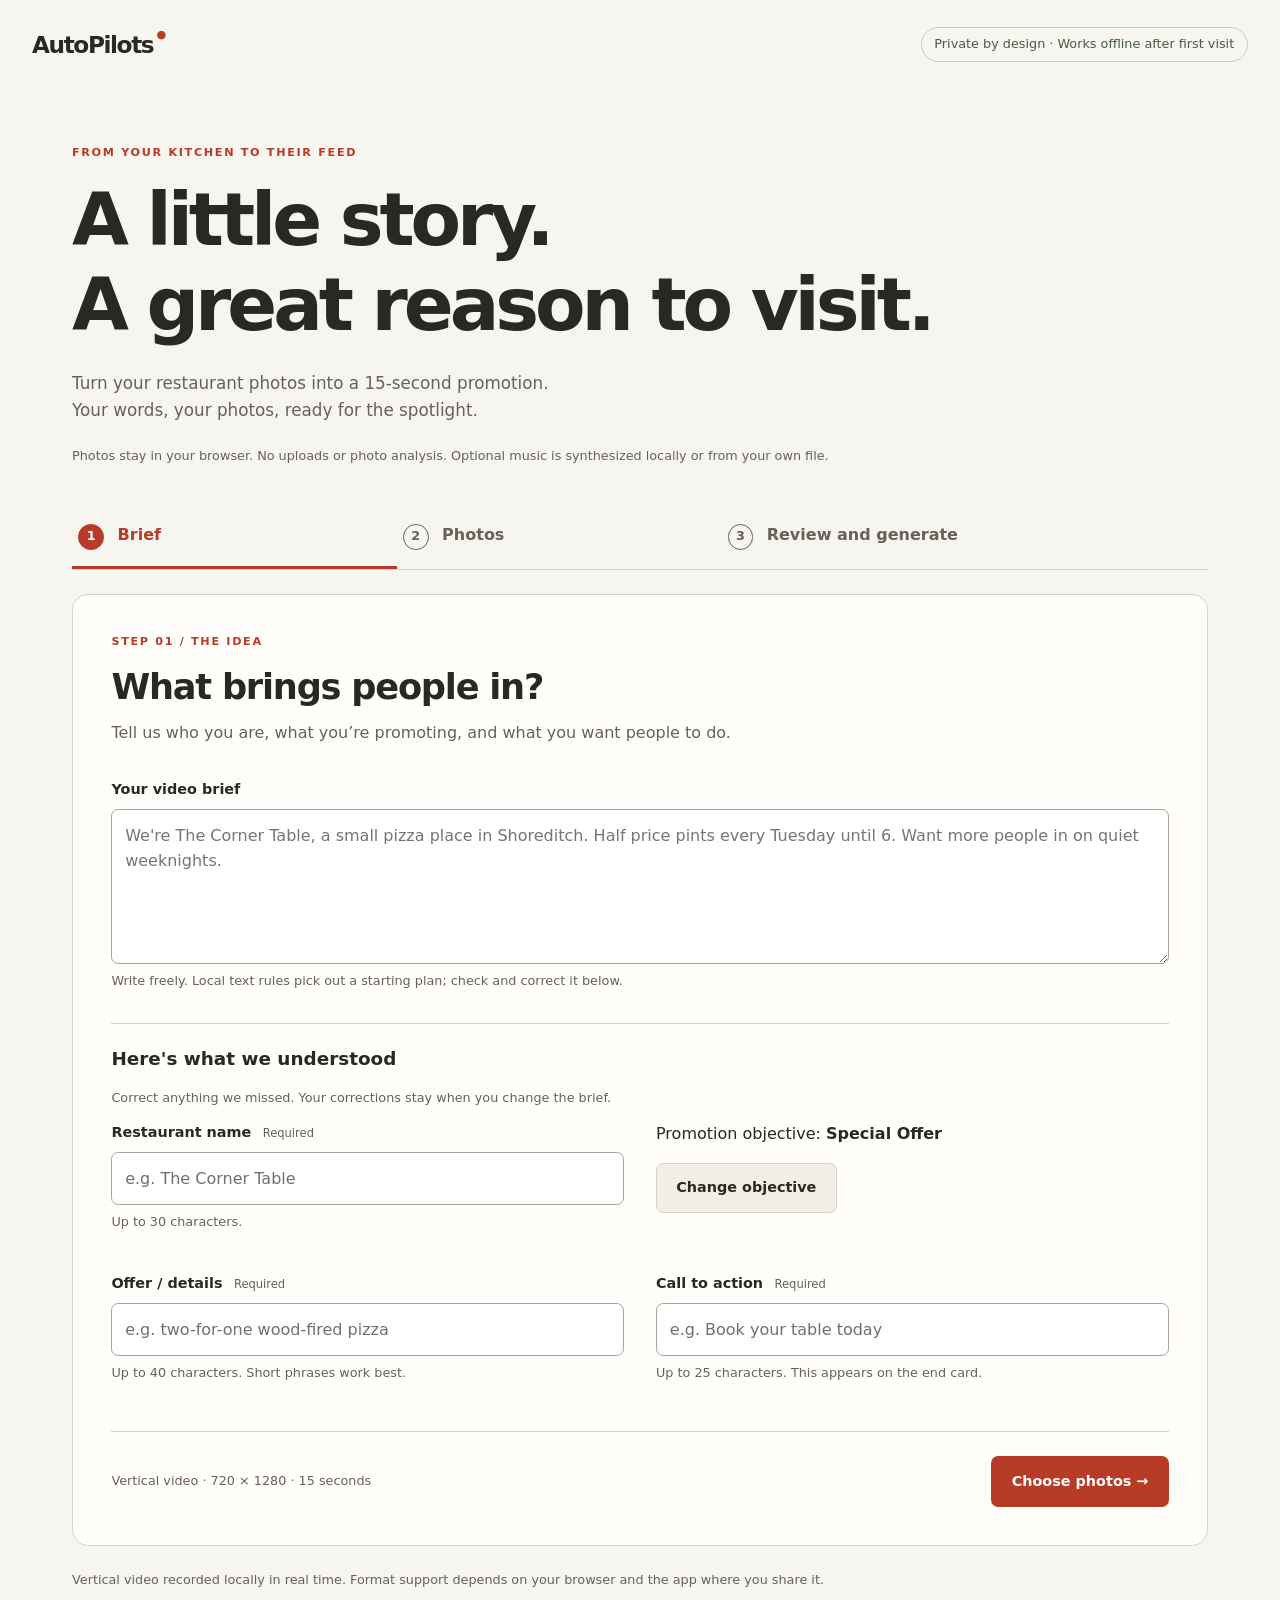
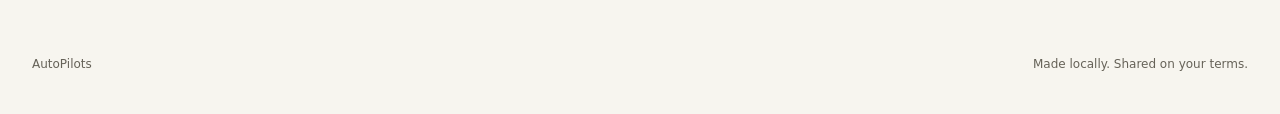
==== commit be60e737: "Make Works offline true with a versioned service worker Precache the hosted app shell, activate vers" ====
--- a/index.html
+++ b/index.html
@@ -3,15 +3,16 @@
 <head>
   <meta charset="UTF-8">
   <meta name="viewport" content="width=device-width, initial-scale=1.0">
-  <meta http-equiv="Content-Security-Policy" content="default-src 'none'; script-src 'self'; style-src 'self'; img-src blob:; media-src blob:; connect-src 'none'; base-uri 'none'; form-action 'none'">
+  <meta http-equiv="Content-Security-Policy" content="default-src 'none'; script-src 'self'; style-src 'self'; img-src blob:; media-src blob:; connect-src 'none'; worker-src 'self'; manifest-src 'self'; base-uri 'none'; form-action 'none'">
   <title>AutoPilots — Restaurant video builder</title>
+  <link id="app-manifest" rel="manifest" data-href="manifest.json">
   <link rel="stylesheet" href="styles.css">
   <script src="app.js" defer></script>
 </head>
 <body>
   <header class="app-header">
     <a class="brand" href="index.html" aria-label="AutoPilots home">AutoPilots<span class="brand-dot" aria-hidden="true">●</span></a>
-    <span class="privacy-badge">Private by design · Works offline</span>
+    <span class="privacy-badge">Private by design · Works offline after first visit</span>
   </header>
   <main class="app-shell">
     <div class="intro">
